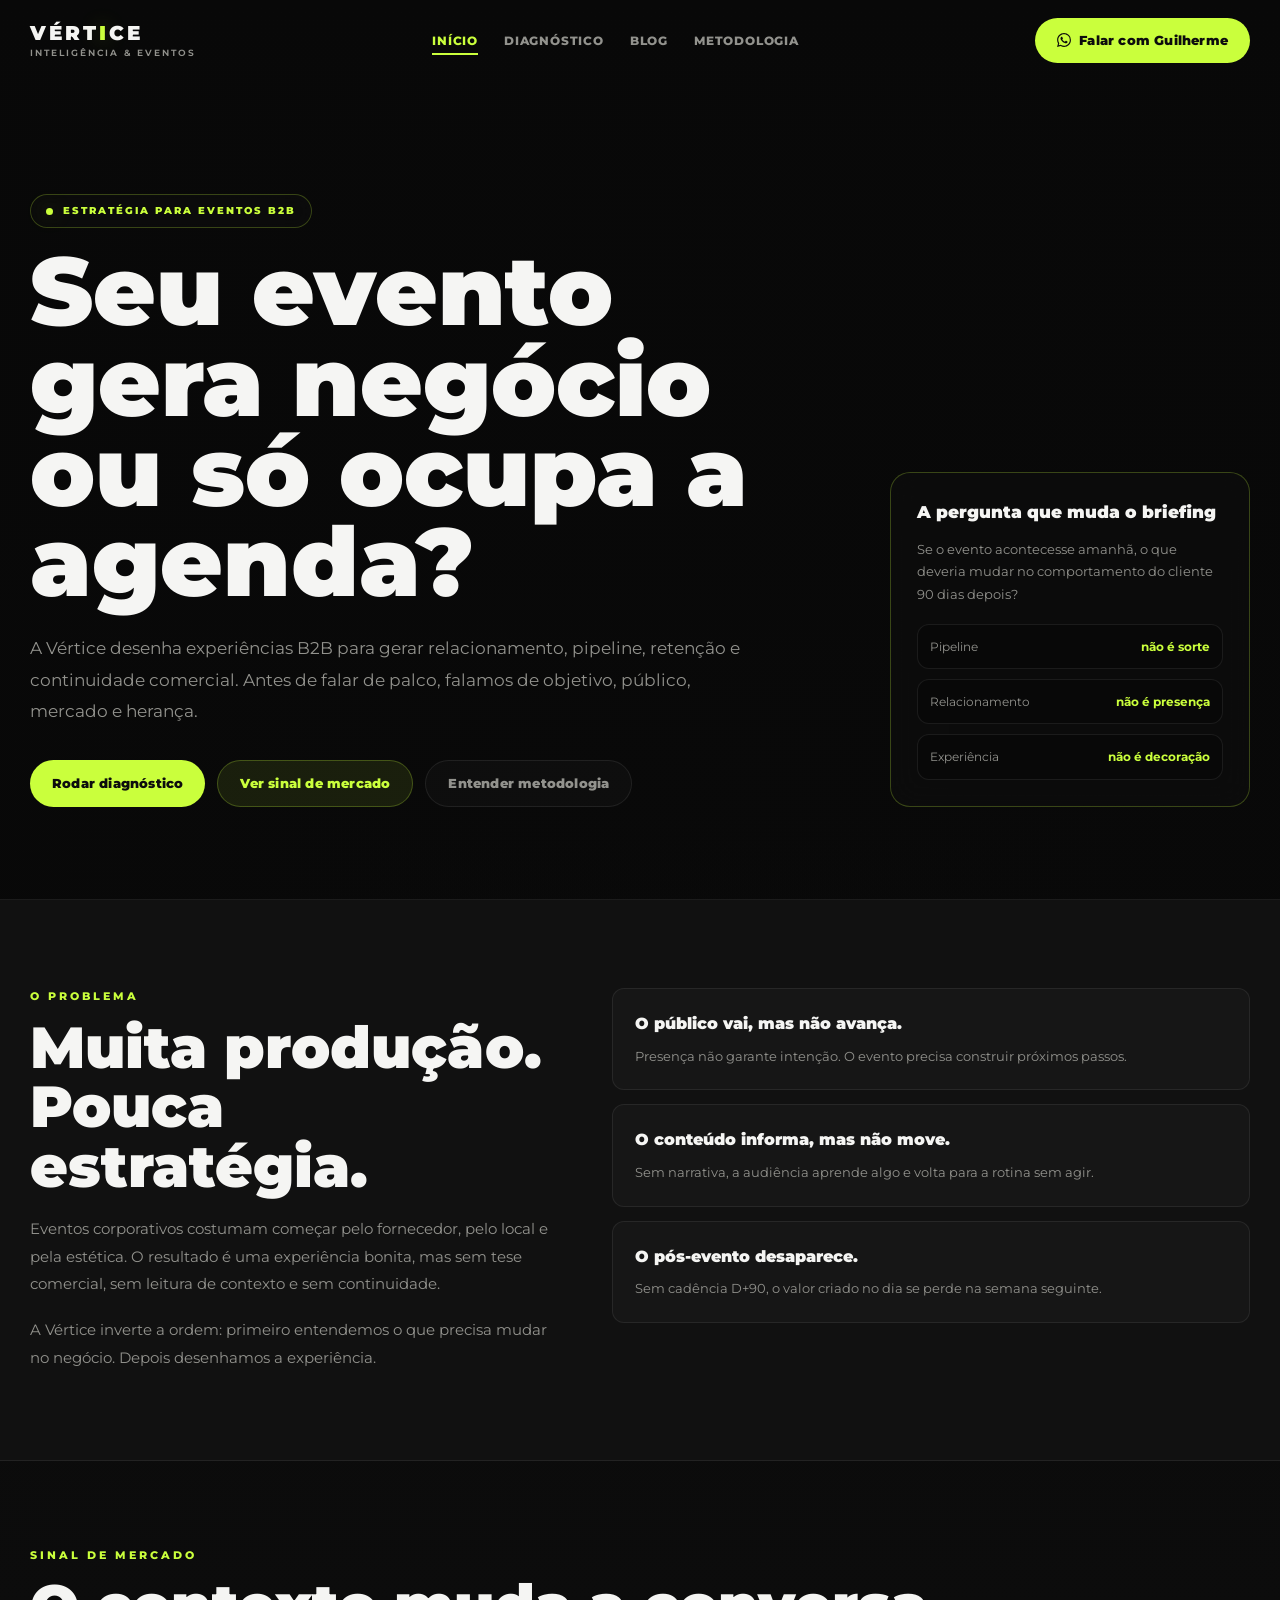
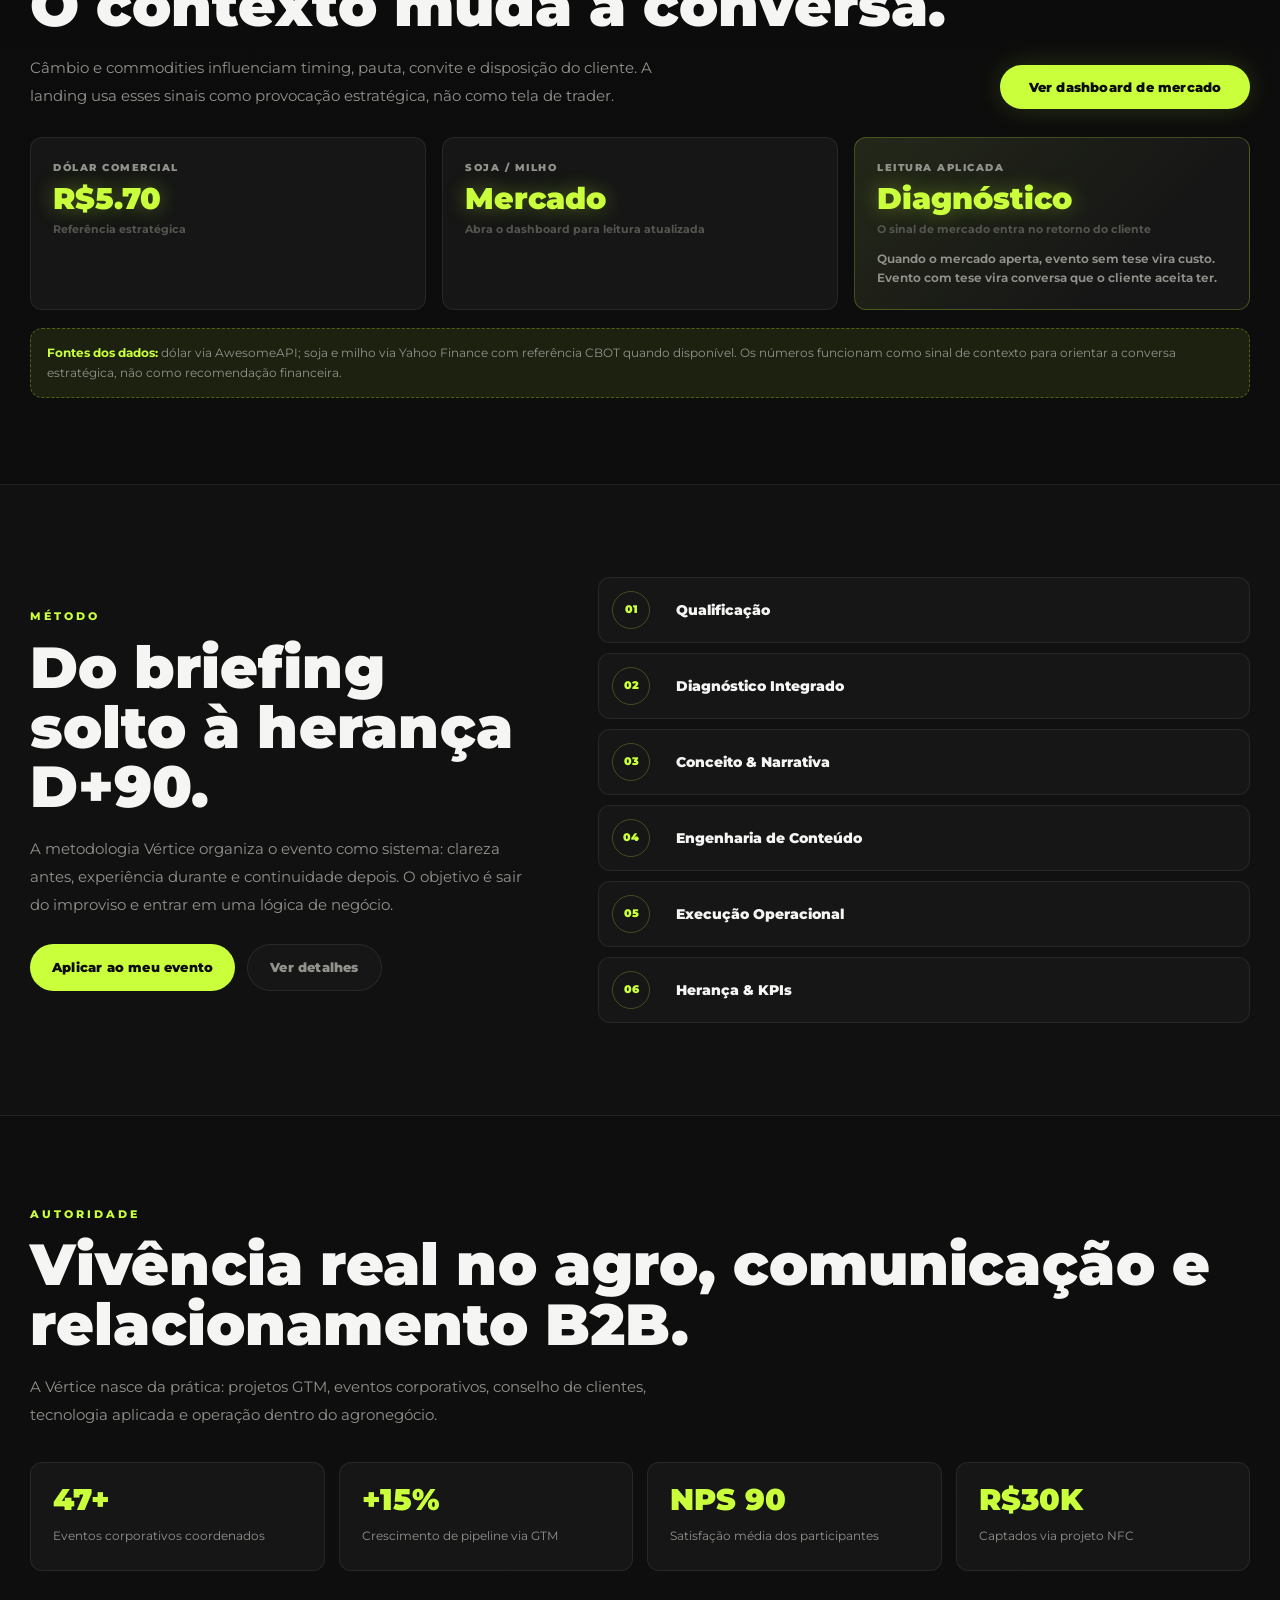
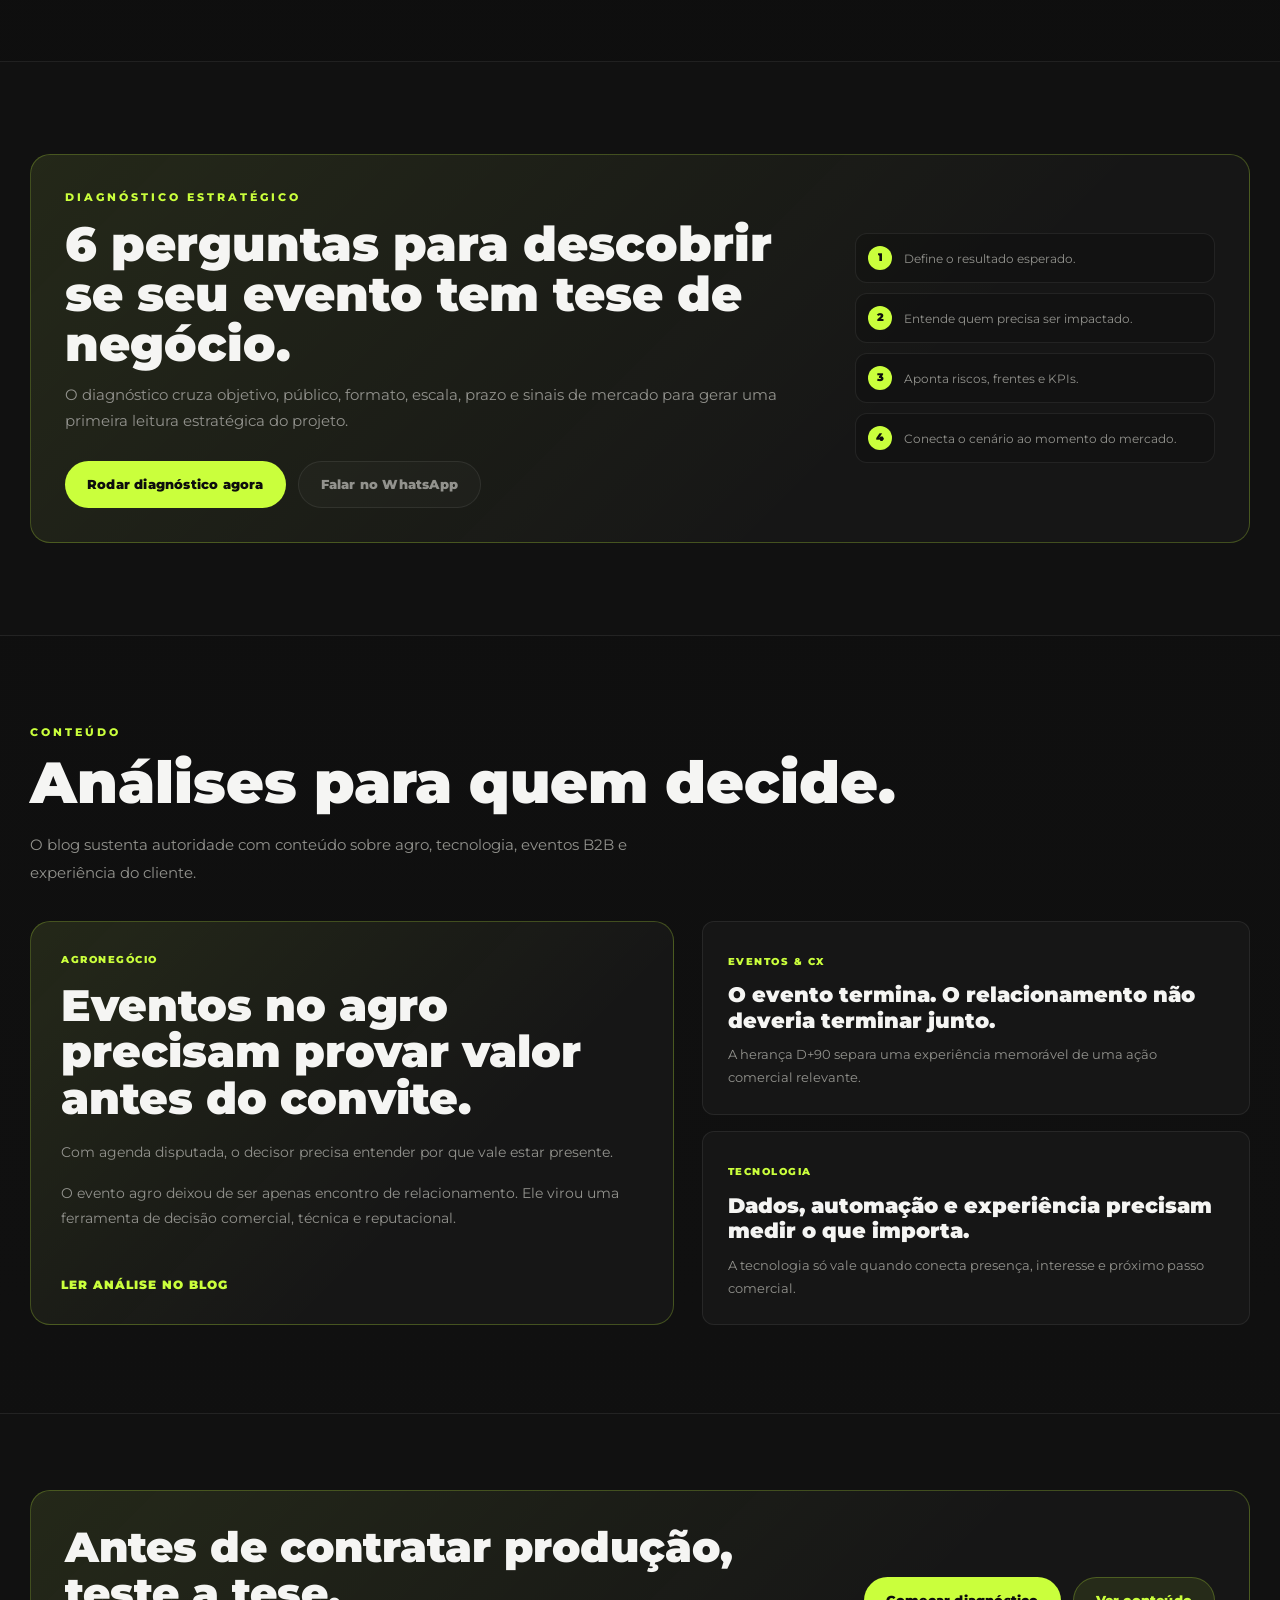
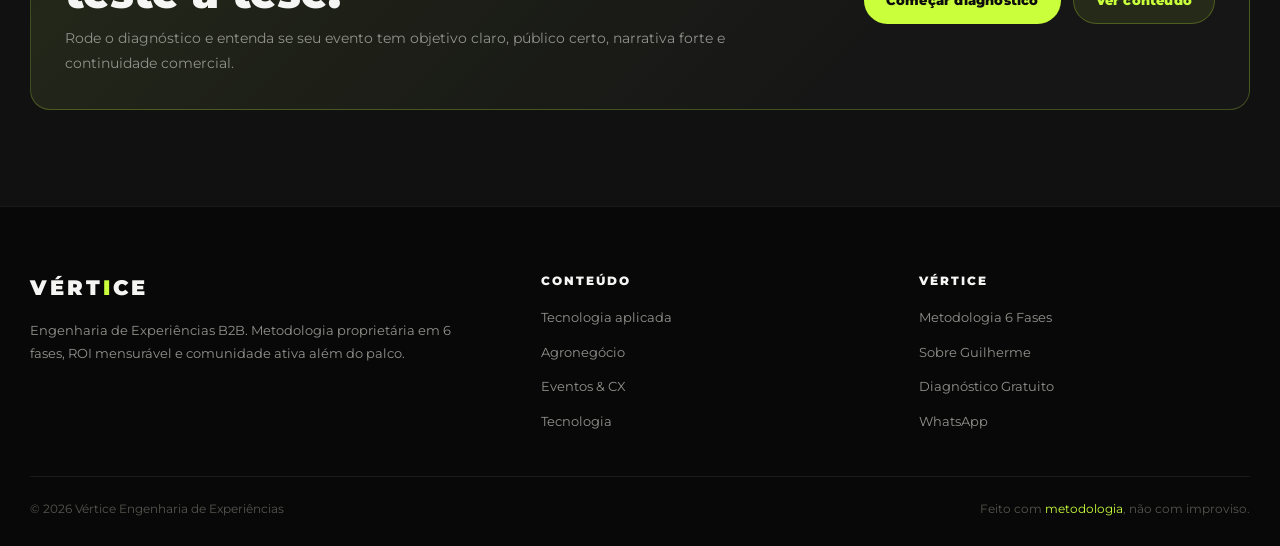
==== index.html @ 7d7d5aa5 "Add files via upload" ====
<!DOCTYPE html>
<html lang="pt-BR">
<head>
  <meta charset="UTF-8">
  <meta name="viewport" content="width=device-width, initial-scale=1.0">
  <meta name="description" content="Vértice Engenharia de Experiências: estratégia para eventos B2B que geram relacionamento, pipeline, retenção e herança comercial.">
  <title>Vértice — Eventos B2B com estratégia, mercado e método</title>
  <link rel="preconnect" href="https://fonts.googleapis.com">
  <link rel="preconnect" href="https://fonts.gstatic.com" crossorigin>
  <link href="https://fonts.googleapis.com/css2?family=Montserrat:wght@300;400;500;600;700;800;900&family=Playfair+Display:ital,wght@0,700;0,900;1,700&display=swap" rel="stylesheet">
  <link rel="stylesheet" href="styles.css">
  <style>
    .hero {
      min-height: calc(100vh - 78px);
      display: flex;
      align-items: center;
      padding: 92px 0 68px;
      position: relative;
      overflow: hidden;
      border-bottom: 1px solid var(--border);
    }

    .hero::before {
      content: "";
      position: absolute;
      inset: 0;
      background:
        linear-gradient(90deg, rgba(8, 8, 8, 0.96), rgba(8, 8, 8, 0.72), rgba(8, 8, 8, 0.9)),
        url("https://images.unsplash.com/photo-1556761175-b413da4baf72?auto=format&fit=crop&w=1800&q=80") center/cover;
      opacity: 0.78;
    }

    .hero .container {
      position: relative;
      z-index: 1;
    }

    .hero-grid {
      display: grid;
      grid-template-columns: minmax(0, 1fr) 360px;
      gap: 54px;
      align-items: end;
    }

    .kicker {
      display: inline-flex;
      align-items: center;
      gap: 10px;
      margin-bottom: 18px;
      padding: 8px 15px;
      border: 1px solid var(--border-neon);
      border-radius: 999px;
      background: rgba(13, 13, 13, 0.62);
      color: var(--neon);
      font-size: 10px;
      font-weight: 850;
      letter-spacing: 2px;
      text-transform: uppercase;
      backdrop-filter: blur(10px);
    }

    .hero-title {
      max-width: 990px;
      margin: 0;
      font-size: clamp(48px, 8vw, 96px);
      font-weight: 950;
      letter-spacing: 0;
      line-height: 0.94;
    }

    .hero-title span {
      color: var(--neon);
      font-family: var(--font-display);
      font-style: italic;
      text-shadow: var(--neon-glow);
    }

    .hero-copy {
      max-width: 740px;
      margin: 26px 0 0;
      color: var(--text-muted);
      font-size: 17px;
      line-height: 1.85;
    }

    .hero-actions {
      display: flex;
      flex-wrap: wrap;
      gap: 12px;
      margin-top: 32px;
    }

    .hero-panel {
      padding: 26px;
      border: 1px solid var(--border-neon);
      border-radius: var(--radius-lg);
      background: rgba(13, 13, 13, 0.78);
      backdrop-filter: blur(16px);
    }

    .hero-panel h2 {
      margin: 0 0 12px;
      font-size: 17px;
      font-weight: 900;
    }

    .hero-panel p {
      margin: 0 0 18px;
      color: var(--text-muted);
      font-size: 13px;
      line-height: 1.75;
    }

    .signal-list {
      display: grid;
      gap: 10px;
    }

    .signal-item {
      display: flex;
      justify-content: space-between;
      gap: 14px;
      padding: 12px;
      border: 1px solid var(--border);
      border-radius: var(--radius);
      background: rgba(0, 0, 0, 0.24);
      color: var(--text-muted);
      font-size: 12px;
    }

    .signal-item strong {
      color: var(--neon);
      white-space: nowrap;
    }

    .pain-section {
      padding: 88px 0;
      background: var(--bg-2);
      border-bottom: 1px solid var(--border);
    }

    .pain-grid {
      display: grid;
      grid-template-columns: minmax(0, 0.9fr) minmax(340px, 1.1fr);
      gap: 60px;
      align-items: start;
    }

    .pain-cards {
      display: grid;
      gap: 14px;
    }

    .pain-card {
      padding: 22px;
      border: 1px solid var(--border);
      border-radius: var(--radius);
      background: var(--bg-card);
    }

    .pain-card strong {
      display: block;
      margin-bottom: 8px;
      color: var(--text);
      font-size: 16px;
      font-weight: 900;
    }

    .pain-card p {
      margin: 0;
      color: var(--text-muted);
      font-size: 13px;
      line-height: 1.75;
    }

    .market-section {
      padding: 86px 0;
      border-bottom: 1px solid var(--border);
    }

    .market-head {
      display: flex;
      justify-content: space-between;
      align-items: end;
      gap: 24px;
      margin-bottom: 28px;
      flex-wrap: wrap;
    }

    .market-cta {
      min-width: 250px;
      justify-content: center;
      box-shadow: 0 0 28px rgba(202, 255, 60, 0.16);
    }

    .market-grid {
      display: grid;
      grid-template-columns: repeat(3, minmax(0, 1fr));
      gap: 16px;
    }

    .market-card {
      padding: 22px;
      border: 1px solid var(--border);
      border-radius: var(--radius);
      background: var(--bg-card);
    }

    .market-card small {
      display: block;
      margin-bottom: 8px;
      color: var(--text-muted);
      font-size: 10px;
      font-weight: 850;
      letter-spacing: 1.5px;
      text-transform: uppercase;
    }

    .market-card strong {
      display: block;
      color: var(--neon);
      font-size: 30px;
      font-weight: 950;
      line-height: 1;
      text-shadow: var(--neon-glow);
    }

    .market-card span {
      display: block;
      margin-top: 7px;
      color: var(--text-dim);
      font-size: 11px;
      font-weight: 700;
    }

    .market-card--provocation {
      border-color: var(--border-neon);
      background:
        linear-gradient(135deg, rgba(202, 255, 60, 0.08), transparent 70%),
        var(--bg-card);
    }

    .market-provocation {
      margin: 11px 0 0;
      color: var(--text-muted);
      font-size: 12px;
      font-weight: 650;
      line-height: 1.55;
    }

    .config-note {
      margin-top: 18px;
      padding: 14px 16px;
      border: 1px dashed rgba(202, 255, 60, 0.28);
      border-radius: var(--radius);
      background: var(--neon-dim);
      color: var(--text-muted);
      font-size: 12px;
      line-height: 1.65;
    }

    .config-note strong {
      color: var(--neon);
    }

    .method-section {
      padding: 92px 0;
      background: var(--bg-2);
      border-bottom: 1px solid var(--border);
    }

    .method-grid {
      display: grid;
      grid-template-columns: minmax(0, 0.88fr) minmax(360px, 1.12fr);
      gap: 56px;
      align-items: center;
    }

    .phase-list {
      display: grid;
      gap: 10px;
    }

    .phase-row {
      display: grid;
      grid-template-columns: 50px 1fr;
      gap: 14px;
      align-items: center;
      padding: 13px;
      border: 1px solid var(--border);
      border-radius: var(--radius);
      background: var(--bg-card);
    }

    .phase-row strong {
      display: grid;
      place-items: center;
      width: 38px;
      height: 38px;
      border: 1px solid var(--border-neon);
      border-radius: 50%;
      color: var(--neon);
      font-size: 11px;
      font-weight: 950;
    }

    .phase-row span {
      color: var(--text);
      font-size: 14px;
      font-weight: 850;
    }

    .proof-section {
      padding: 90px 0;
      border-bottom: 1px solid var(--border);
    }

    .proof-grid {
      display: grid;
      grid-template-columns: repeat(4, minmax(0, 1fr));
      gap: 14px;
      margin-top: 34px;
    }

    .proof-card {
      padding: 22px;
      border: 1px solid var(--border);
      border-radius: var(--radius);
      background: var(--bg-card);
    }

    .proof-card strong {
      display: block;
      margin-bottom: 7px;
      color: var(--neon);
      font-size: 30px;
      font-weight: 950;
      line-height: 1;
    }

    .proof-card span {
      color: var(--text-muted);
      font-size: 12px;
      line-height: 1.55;
    }

    .diagnostic-section {
      padding: 92px 0;
      background: var(--bg-2);
      border-bottom: 1px solid var(--border);
    }

    .diagnostic-panel {
      display: grid;
      grid-template-columns: minmax(0, 1fr) 360px;
      gap: 34px;
      align-items: center;
      padding: 34px;
      border: 1px solid var(--border-neon);
      border-radius: var(--radius-lg);
      background: linear-gradient(135deg, rgba(202, 255, 60, 0.08), transparent 70%), var(--bg-card);
    }

    .diagnostic-panel h2 {
      margin: 0 0 12px;
      font-size: clamp(28px, 4.5vw, 48px);
      font-weight: 950;
      line-height: 1.05;
      letter-spacing: 0;
    }

    .diagnostic-panel p {
      margin: 0;
      color: var(--text-muted);
      font-size: 15px;
      line-height: 1.78;
    }

    .diagnostic-steps {
      display: grid;
      gap: 10px;
      margin: 0;
      padding: 0;
      list-style: none;
    }

    .diagnostic-steps li {
      display: flex;
      gap: 12px;
      align-items: center;
      padding: 12px;
      border: 1px solid var(--border);
      border-radius: var(--radius);
      background: rgba(0, 0, 0, 0.18);
      color: var(--text-muted);
      font-size: 12px;
      line-height: 1.45;
    }

    .diagnostic-steps strong {
      display: grid;
      place-items: center;
      width: 24px;
      height: 24px;
      flex: 0 0 24px;
      border-radius: 50%;
      background: var(--neon);
      color: #0d0d0d;
      font-size: 11px;
      font-weight: 950;
    }

    .content-section {
      padding: 88px 0;
    }

    .content-feature {
      display: grid;
      grid-template-columns: minmax(0, 1.08fr) minmax(320px, 0.92fr);
      gap: 28px;
      align-items: stretch;
      margin-top: 34px;
    }

    .featured-article {
      display: flex;
      flex-direction: column;
      min-height: 100%;
      padding: 30px;
      border: 1px solid var(--border-neon);
      border-radius: var(--radius-lg);
      background:
        linear-gradient(135deg, rgba(202, 255, 60, 0.08), transparent 65%),
        var(--bg-card);
      text-decoration: none;
    }

    .featured-article small,
    .featured-article__meta {
      color: var(--neon);
      font-size: 10px;
      font-weight: 850;
      letter-spacing: 1.5px;
      text-transform: uppercase;
    }

    .featured-article h3 {
      margin: 14px 0 14px;
      color: var(--text);
      font-size: clamp(28px, 4vw, 44px);
      font-weight: 950;
      line-height: 1.06;
      letter-spacing: 0;
    }

    .featured-article p {
      margin: 0 0 16px;
      color: var(--text-muted);
      font-size: 14px;
      line-height: 1.8;
    }

    .featured-article__body {
      margin-top: 4px;
    }

    .featured-article__action {
      margin-top: auto;
      padding-top: 20px;
      color: var(--neon);
      font-size: 12px;
      font-weight: 900;
      text-transform: uppercase;
      letter-spacing: 1px;
    }

    .content-grid {
      display: grid;
      grid-template-columns: 1fr;
      gap: 16px;
    }

    .content-card {
      display: block;
      padding: 25px;
      border: 1px solid var(--border);
      border-radius: var(--radius);
      background: var(--bg-card);
      text-decoration: none;
      transition: transform var(--tr), border-color var(--tr);
    }

    .content-card:hover {
      border-color: var(--border-neon);
      transform: translateY(-3px);
    }

    .content-card small {
      color: var(--neon);
      font-size: 10px;
      font-weight: 850;
      letter-spacing: 1.5px;
      text-transform: uppercase;
    }

    .content-card h3 {
      margin: 10px 0;
      color: var(--text);
      font-size: 21px;
      font-weight: 900;
      line-height: 1.22;
    }

    .content-card p {
      margin: 0;
      color: var(--text-muted);
      font-size: 13px;
      line-height: 1.75;
    }

    .final-section {
      padding: 76px 0 96px;
      background: var(--bg-2);
      border-top: 1px solid var(--border);
    }

    .final-panel {
      display: grid;
      grid-template-columns: minmax(0, 1fr) auto;
      gap: 26px;
      align-items: center;
      padding: 34px;
      border: 1px solid var(--border-neon);
      border-radius: var(--radius-lg);
      background: linear-gradient(135deg, rgba(202, 255, 60, 0.08), transparent 70%), var(--bg-card);
    }

    .final-panel h2 {
      margin: 0 0 10px;
      font-size: clamp(26px, 4vw, 42px);
      font-weight: 950;
      line-height: 1.08;
      letter-spacing: 0;
    }

    .final-panel p {
      max-width: 720px;
      margin: 0;
      color: var(--text-muted);
      font-size: 14px;
      line-height: 1.75;
    }

    .final-actions {
      display: flex;
      gap: 12px;
      justify-content: flex-end;
      flex-wrap: wrap;
    }

    @media (max-width: 1040px) {
      .hero-grid,
      .pain-grid,
      .method-grid,
      .content-feature,
      .diagnostic-panel,
      .final-panel {
        grid-template-columns: 1fr;
      }

      .market-grid,
      .proof-grid {
        grid-template-columns: repeat(2, minmax(0, 1fr));
      }

      .final-actions {
        justify-content: flex-start;
      }
    }

    @media (max-width: 720px) {
      .hero {
        min-height: auto;
        padding-top: 84px;
      }

      .market-grid,
      .proof-grid,
      .content-grid {
        grid-template-columns: 1fr;
      }

      .hero-panel,
      .diagnostic-panel,
      .final-panel {
        padding: 24px;
      }
    }
  </style>
</head>
<body>
  <div data-component="header"></div>

  <main class="page-shell">
    <section class="hero">
      <div class="container hero-grid">
        <div>
          <div class="kicker reveal"><span class="pulse-dot"></span> Estratégia para eventos B2B</div>
          <h1 class="hero-title reveal d1">Seu evento gera negócio ou só ocupa a agenda?</h1>
          <p class="hero-copy reveal d2">
            A Vértice desenha experiências B2B para gerar relacionamento, pipeline, retenção e continuidade comercial. Antes de falar de palco, falamos de objetivo, público, mercado e herança.
          </p>
          <div class="hero-actions reveal d3">
            <a class="btn btn-primary" href="diagnostico.html">Rodar diagnóstico</a>
            <a class="btn btn-secondary" href="#mercado">Ver sinal de mercado</a>
            <a class="btn btn-ghost" href="#metodologia">Entender metodologia</a>
          </div>
        </div>

        <aside class="hero-panel reveal d3">
          <h2>A pergunta que muda o briefing</h2>
          <p>Se o evento acontecesse amanhã, o que deveria mudar no comportamento do cliente 90 dias depois?</p>
          <div class="signal-list">
            <div class="signal-item"><span>Pipeline</span><strong>não é sorte</strong></div>
            <div class="signal-item"><span>Relacionamento</span><strong>não é presença</strong></div>
            <div class="signal-item"><span>Experiência</span><strong>não é decoração</strong></div>
          </div>
        </aside>
      </div>
    </section>

    <section class="pain-section">
      <div class="container pain-grid">
        <div class="reveal">
          <div class="section-label">O problema</div>
          <h2 class="section-title">Muita produção. Pouca estratégia.</h2>
          <p class="section-copy">
            Eventos corporativos costumam começar pelo fornecedor, pelo local e pela estética. O resultado é uma experiência bonita, mas sem tese comercial, sem leitura de contexto e sem continuidade.
          </p>
          <p class="section-copy">
            A Vértice inverte a ordem: primeiro entendemos o que precisa mudar no negócio. Depois desenhamos a experiência.
          </p>
        </div>

        <div class="pain-cards">
          <article class="pain-card reveal d1"><strong>O público vai, mas não avança.</strong><p>Presença não garante intenção. O evento precisa construir próximos passos.</p></article>
          <article class="pain-card reveal d2"><strong>O conteúdo informa, mas não move.</strong><p>Sem narrativa, a audiência aprende algo e volta para a rotina sem agir.</p></article>
          <article class="pain-card reveal d3"><strong>O pós-evento desaparece.</strong><p>Sem cadência D+90, o valor criado no dia se perde na semana seguinte.</p></article>
        </div>
      </div>
    </section>

    <section class="market-section" id="mercado">
      <div class="container">
        <div class="market-head reveal">
          <div>
            <div class="section-label">Sinal de mercado</div>
            <h2 class="section-title">O contexto muda a conversa.</h2>
            <p class="section-copy">Câmbio e commodities influenciam timing, pauta, convite e disposição do cliente. A landing usa esses sinais como provocação estratégica, não como tela de trader.</p>
          </div>
          <a class="btn btn-primary market-cta" href="mercado.html">Ver dashboard de mercado</a>
        </div>

        <div class="market-grid">
          <div class="market-card reveal d1"><small>Dólar comercial</small><strong id="homeUsd">carregando</strong><span id="homeUsdSub">Fonte: AwesomeAPI</span></div>
          <div class="market-card reveal d2"><small>Soja / milho</small><strong id="homeCommodities">carregando</strong><span id="homeCommoditiesSub">Fonte: Yahoo Finance/CBOT</span></div>
          <div class="market-card market-card--provocation reveal d3">
            <small>Leitura aplicada</small>
            <strong>Diagnóstico</strong>
            <span>O sinal de mercado entra no retorno do cliente</span>
            <p class="market-provocation" id="homeMarketProvocation">Quando o mercado aperta, evento sem tese vira custo. Evento com tese vira conversa que o cliente aceita ter.</p>
          </div>
        </div>

        <div class="config-note reveal d4">
          <strong>Fontes dos dados:</strong> dólar via AwesomeAPI; soja e milho via Yahoo Finance com referência CBOT quando disponível. Os números funcionam como sinal de contexto para orientar a conversa estratégica, não como recomendação financeira.
        </div>
      </div>
    </section>

    <section class="method-section" id="metodologia">
      <div class="container method-grid">
        <div class="reveal">
          <div class="section-label">Método</div>
          <h2 class="section-title">Do briefing solto à herança D+90.</h2>
          <p class="section-copy">
            A metodologia Vértice organiza o evento como sistema: clareza antes, experiência durante e continuidade depois. O objetivo é sair do improviso e entrar em uma lógica de negócio.
          </p>
          <div style="display:flex;gap:12px;flex-wrap:wrap;margin-top:26px;">
            <a class="btn btn-primary" href="diagnostico.html">Aplicar ao meu evento</a>
            <a class="btn btn-ghost" href="vertice.html#metodologia">Ver detalhes</a>
          </div>
        </div>

        <div class="phase-list reveal d2">
          <div class="phase-row"><strong>01</strong><span>Qualificação</span></div>
          <div class="phase-row"><strong>02</strong><span>Diagnóstico Integrado</span></div>
          <div class="phase-row"><strong>03</strong><span>Conceito & Narrativa</span></div>
          <div class="phase-row"><strong>04</strong><span>Engenharia de Conteúdo</span></div>
          <div class="phase-row"><strong>05</strong><span>Execução Operacional</span></div>
          <div class="phase-row"><strong>06</strong><span>Herança & KPIs</span></div>
        </div>
      </div>
    </section>

    <section class="proof-section">
      <div class="container">
        <div class="reveal">
          <div class="section-label">Autoridade</div>
          <h2 class="section-title">Vivência real no agro, comunicação e relacionamento B2B.</h2>
          <p class="section-copy">A Vértice nasce da prática: projetos GTM, eventos corporativos, conselho de clientes, tecnologia aplicada e operação dentro do agronegócio.</p>
        </div>

        <div class="proof-grid">
          <div class="proof-card reveal d1"><strong>47+</strong><span>Eventos corporativos coordenados</span></div>
          <div class="proof-card reveal d2"><strong>+15%</strong><span>Crescimento de pipeline via GTM</span></div>
          <div class="proof-card reveal d3"><strong>NPS 90</strong><span>Satisfação média dos participantes</span></div>
          <div class="proof-card reveal d4"><strong>R$30K</strong><span>Captados via projeto NFC</span></div>
        </div>
      </div>
    </section>

    <section class="diagnostic-section">
      <div class="container">
        <div class="diagnostic-panel reveal">
          <div>
            <div class="section-label">Diagnóstico estratégico</div>
            <h2>6 perguntas para descobrir se seu evento tem tese de negócio.</h2>
            <p>O diagnóstico cruza objetivo, público, formato, escala, prazo e sinais de mercado para gerar uma primeira leitura estratégica do projeto.</p>
            <div style="display:flex;gap:12px;flex-wrap:wrap;margin-top:26px;">
              <a class="btn btn-primary" href="diagnostico.html">Rodar diagnóstico agora</a>
              <a class="btn btn-ghost" href="https://wa.me/5542998417890" target="_blank" rel="noopener">Falar no WhatsApp</a>
            </div>
          </div>
          <ul class="diagnostic-steps">
            <li><strong>1</strong><span>Define o resultado esperado.</span></li>
            <li><strong>2</strong><span>Entende quem precisa ser impactado.</span></li>
            <li><strong>3</strong><span>Aponta riscos, frentes e KPIs.</span></li>
            <li><strong>4</strong><span>Conecta o cenário ao momento do mercado.</span></li>
          </ul>
        </div>
      </div>
    </section>

    <section class="content-section">
      <div class="container">
        <div class="reveal">
          <div class="section-label">Conteúdo</div>
          <h2 class="section-title">Análises para quem decide.</h2>
          <p class="section-copy">O blog sustenta autoridade com conteúdo sobre agro, tecnologia, eventos B2B e experiência do cliente.</p>
        </div>

        <div class="content-feature" id="homeContentGrid">
          <a class="featured-article reveal d1" href="blog.html?cat=agro">
            <small>Agronegócio</small>
            <h3>Eventos no agro precisam provar valor antes do convite.</h3>
            <div class="featured-article__body">
              <p>Com agenda disputada, o decisor precisa entender por que vale estar presente.</p>
              <p>O evento agro deixou de ser apenas encontro de relacionamento. Ele virou uma ferramenta de decisão comercial, técnica e reputacional.</p>
            </div>
            <span class="featured-article__action">Ler análise no blog</span>
          </a>
          <div class="content-grid">
            <a class="content-card reveal d2" href="blog.html?cat=eventos"><small>Eventos & CX</small><h3>O evento termina. O relacionamento não deveria terminar junto.</h3><p>A herança D+90 separa uma experiência memorável de uma ação comercial relevante.</p></a>
            <a class="content-card reveal d3" href="blog.html?cat=tech"><small>Tecnologia</small><h3>Dados, automação e experiência precisam medir o que importa.</h3><p>A tecnologia só vale quando conecta presença, interesse e próximo passo comercial.</p></a>
          </div>
        </div>
      </div>
    </section>

    <section class="final-section">
      <div class="container">
        <div class="final-panel reveal">
          <div>
            <h2>Antes de contratar produção, teste a tese.</h2>
            <p>Rode o diagnóstico e entenda se seu evento tem objetivo claro, público certo, narrativa forte e continuidade comercial.</p>
          </div>
          <div class="final-actions">
            <a class="btn btn-primary" href="diagnostico.html">Começar diagnóstico</a>
            <a class="btn btn-secondary" href="blog.html">Ver conteúdo</a>
          </div>
        </div>
      </div>
    </section>
  </main>

  <div data-component="footer"></div>
  <script src="components.js"></script>
  <script>
    "use strict";

    const DEFAULT_SHEETS_URL = "https://docs.google.com/spreadsheets/d/e/2PACX-1vTzByVitKNqbJslkrwGp65DdPse0x3eyu-UZ1SgziMB0ioDem-7bfN8st2coGEAFd3o2TgSMh5Q0KPD/pub?output=csv";

    document.addEventListener("DOMContentLoaded", () => {
      loadHomeMarketSignal();
      loadHomeContent();
    });

    async function loadHomeMarketSignal() {
      const snapshot = await loadHomeMarketSnapshot();
      if (snapshot) {
        applyHomeMarketSnapshot(snapshot);
        return;
      }
      await Promise.allSettled([loadHomeCurrency(), loadHomeCommodities()]);
    }

    async function loadHomeMarketSnapshot() {
      try {
        const response = await fetch("/.netlify/functions/market", { signal: AbortSignal.timeout(9000) });
        if (!response.ok) throw new Error("snapshot indisponível");
        return await response.json();
      } catch {
        return null;
      }
    }

    function applyHomeMarketSnapshot(snapshot) {
      const usdEl = document.getElementById("homeUsd");
      const usdSubEl = document.getElementById("homeUsdSub");
      const commoditiesEl = document.getElementById("homeCommodities");
      const commoditiesSubEl = document.getElementById("homeCommoditiesSub");
      const usd = snapshot.currencies?.usd;
      const soja = snapshot.commodities?.soja;
      const milho = snapshot.commodities?.milho;

      if (usd?.brl) {
        usdEl.textContent = `R$${usd.brl.toFixed(2)}`;
        usdSubEl.textContent = usd.reference
          ? "Referência estratégica"
          : `${usd.pct > 0 ? "+" : ""}${(usd.pct || 0).toFixed(2)}% hoje`;
        usdSubEl.style.color = usd.pct > 0 ? "var(--success)" : usd.pct < 0 ? "var(--danger)" : "var(--text-dim)";
      } else {
        usdEl.textContent = "R$5.70";
        usdSubEl.textContent = "Referência estratégica";
      }

      if (soja?.raw || milho?.raw) {
        commoditiesEl.textContent = "CBOT";
        commoditiesSubEl.textContent = [
          soja?.raw ? `Soja US¢ ${soja.raw.toFixed(1)}/bu` : "",
          milho?.raw ? `Milho US¢ ${milho.raw.toFixed(1)}/bu` : ""
        ].filter(Boolean).join(" · ");
      } else {
        commoditiesEl.textContent = "Mercado";
        commoditiesSubEl.textContent = "Abra o dashboard para leitura atualizada";
      }

      updateHomeProvocation(snapshot);
    }

    function updateHomeProvocation(snapshot) {
      const el = document.getElementById("homeMarketProvocation");
      if (!el) return;

      const usd = snapshot?.currencies?.usd?.brl;
      const soja = snapshot?.commodities?.soja?.brlPerBag;
      const milho = snapshot?.commodities?.milho?.brlPerBag;

      if (usd && (soja || milho)) {
        const label = snapshot?.currencies?.usd?.reference ? "referência de dólar" : "dólar";
        el.textContent = `Com ${label} em R$${usd.toFixed(2)} e commodities mexendo a margem, o decisor não quer mais convite bonito. Ele quer uma razão clara para parar a agenda e ouvir.`;
      } else if (usd) {
        const label = snapshot?.currencies?.usd?.reference ? "referência de dólar" : "dólar";
        el.textContent = `Com ${label} em R$${usd.toFixed(2)}, qualquer encontro B2B precisa provar utilidade antes do palco. Sem tese, vira custo. Com tese, vira prioridade.`;
      } else {
        el.textContent = "Quando o mercado aperta, evento sem tese vira custo. Evento com tese vira conversa que o cliente aceita ter.";
      }
    }

    async function loadHomeCurrency() {
      const usdEl = document.getElementById("homeUsd");
      const subEl = document.getElementById("homeUsdSub");
      try {
        const response = await fetch("https://economia.awesomeapi.com.br/json/last/USD-BRL", { signal: AbortSignal.timeout(5000) });
        if (!response.ok) throw new Error("offline");
        const data = await response.json();
        const usd = Number.parseFloat(data.USDBRL.bid);
        const pct = Number.parseFloat(data.USDBRL.pctChange);
        usdEl.textContent = `R$${usd.toFixed(2)}`;
        subEl.textContent = `${pct > 0 ? "+" : ""}${pct.toFixed(2)}% hoje`;
        subEl.style.color = pct > 0 ? "var(--success)" : pct < 0 ? "var(--danger)" : "var(--text-dim)";
      } catch {
        usdEl.textContent = "R$5.70";
        subEl.textContent = "Referência estratégica";
      }
    }

    async function loadHomeCommodities() {
      const valueEl = document.getElementById("homeCommodities");
      const subEl = document.getElementById("homeCommoditiesSub");
      try {
        const [soy, corn] = await Promise.all([
          fetchYahooChart("ZS=F"),
          fetchYahooChart("ZC=F")
        ]);
        const soyPrice = soy?.chart?.result?.[0]?.meta?.regularMarketPrice;
        const cornPrice = corn?.chart?.result?.[0]?.meta?.regularMarketPrice;
        if (!soyPrice && !cornPrice) throw new Error("commodities indisponíveis");

        valueEl.textContent = "CBOT";
        subEl.textContent = [
          soyPrice ? `Soja US¢ ${Number(soyPrice).toFixed(1)}/bu` : "",
          cornPrice ? `Milho US¢ ${Number(cornPrice).toFixed(1)}/bu` : ""
        ].filter(Boolean).join(" · ");
      } catch {
        valueEl.textContent = "Mercado";
        subEl.textContent = "Abra o dashboard para leitura atualizada";
      }
    }

    async function fetchYahooChart(symbol) {
      const yahooUrl = `https://query1.finance.yahoo.com/v8/finance/chart/${encodeURIComponent(symbol)}?interval=1d&range=2d`;
      const proxyUrl = `https://api.allorigins.win/get?url=${encodeURIComponent(yahooUrl)}`;
      const response = await fetch(proxyUrl, { signal: AbortSignal.timeout(8000) });
      if (!response.ok) throw new Error("fonte indisponível");
      const wrapper = await response.json();
      return JSON.parse(wrapper.contents);
    }

    async function loadHomeContent() {
      const grid = document.getElementById("homeContentGrid");
      if (!grid) return;

      try {
        const source = "/.netlify/functions/blog";
        const response = await fetch(source, { signal: AbortSignal.timeout(8000) });
        if (!response.ok) throw new Error("planilha indisponível");
        const csv = await response.text();
        const posts = parseCsv(csv)
          .map(normalizePost)
          .filter((post) => post.title && post.category)
          .slice(0, 3);

        if (posts.length < 1) return;

        const [featured, ...secondary] = posts;
        grid.innerHTML = `
          <a class="featured-article reveal d1" href="${blogHref(featured)}">
            <small>${escapeHtml(featured.category)}</small>
            <h3>${escapeHtml(featured.title)}</h3>
            <div class="featured-article__body">
              <p>${escapeHtml(featured.excerpt || "Leia a análise completa no hub de conteúdo da Vértice.")}</p>
              ${featured.contentPreview ? `<p>${escapeHtml(featured.contentPreview)}</p>` : ""}
            </div>
            <span class="featured-article__action">Ler análise no blog</span>
          </a>
          <div class="content-grid">
            ${secondary.map((post, index) => `
              <a class="content-card reveal d${index + 2}" href="${blogHref(post)}">
                <small>${escapeHtml(post.category)}</small>
                <h3>${escapeHtml(post.title)}</h3>
                <p>${escapeHtml(post.excerpt || "Leia a análise completa no hub de conteúdo da Vértice.")}</p>
              </a>
            `).join("")}
            <a class="content-card reveal d4" href="blog.html">
              <small>Hub Vértice</small>
              <h3>Ver todas as análises publicadas.</h3>
              <p>Explore o conteúdo completo sobre agro, eventos B2B, tecnologia e experiência do cliente.</p>
            </a>
          </div>
        `;
      } catch {
        // Mantem os cards editoriais fixos quando a planilha publica estiver temporariamente indisponivel.
      }
    }

    function parseCsv(text) {
      const rows = [];
      let row = [];
      let cell = "";
      let quoted = false;

      for (let i = 0; i < text.length; i += 1) {
        const char = text[i];
        const next = text[i + 1];

        if (char === "\"" && quoted && next === "\"") {
          cell += "\"";
          i += 1;
        } else if (char === "\"") {
          quoted = !quoted;
        } else if (char === "," && !quoted) {
          row.push(cell);
          cell = "";
        } else if ((char === "\n" || char === "\r") && !quoted) {
          if (char === "\r" && next === "\n") i += 1;
          row.push(cell);
          if (row.some((value) => value.trim())) rows.push(row);
          row = [];
          cell = "";
        } else {
          cell += char;
        }
      }

      row.push(cell);
      if (row.some((value) => value.trim())) rows.push(row);
      return rows;
    }

    function normalizePost(row, index, rows) {
      const headers = rows[0].map((header) => slugify(header));
      if (index === 0) return {};
      const get = (...names) => {
        const wanted = names.map(slugify);
        const idx = headers.findIndex((header) => wanted.includes(header));
        return idx >= 0 ? String(row[idx] || "").trim() : "";
      };

      const category = get("categoria", "category") || "Conteúdo";
      return {
        title: get("titulo", "title"),
        category,
        categorySlug: slugify(category),
        excerpt: get("resumo", "excerpt", "descrição", "descricao"),
        contentPreview: firstParagraph(get("conteudo", "content", "texto", "body"))
      };
    }

    function firstParagraph(value) {
      return String(value || "")
        .split(/\n+/)
        .map((item) => item.trim())
        .find((item) => item.length > 24) || "";
    }

    function blogHref(post) {
      return `blog.html${post.categorySlug ? `?cat=${encodeURIComponent(post.categorySlug)}` : ""}`;
    }

    function slugify(value) {
      return String(value || "")
        .normalize("NFD")
        .replace(/[\u0300-\u036f]/g, "")
        .toLowerCase()
        .replace(/[^a-z0-9]+/g, "-")
        .replace(/^-+|-+$/g, "");
    }

    function escapeHtml(value) {
      return String(value || "").replace(/[&<>"']/g, (char) => ({
        "&": "&amp;",
        "<": "&lt;",
        ">": "&gt;",
        "\"": "&quot;",
        "'": "&#039;"
      }[char]));
    }
  </script>
</body>
</html>
---- styles.css ----
/* Vertice shared design system */
:root {
  --bg: #0d0d0d;
  --bg-2: #111;
  --bg-3: #080808;
  --bg-card: #161616;
  --text: #f5f5f3;
  --text-muted: #92928d;
  --text-dim: #55554f;
  --neon: #caff3c;
  --neon-dim: rgba(202, 255, 60, 0.09);
  --neon-soft: rgba(202, 255, 60, 0.18);
  --neon-glow: 0 0 20px rgba(202, 255, 60, 0.34), 0 0 60px rgba(202, 255, 60, 0.1);
  --border: rgba(255, 255, 255, 0.075);
  --border-strong: rgba(255, 255, 255, 0.14);
  --border-neon: rgba(202, 255, 60, 0.24);
  --danger: #ff7070;
  --success: #52d68a;
  --info: #7b9fff;
  --warning: #ffb454;
  --radius: 12px;
  --radius-lg: 20px;
  --font: "Montserrat", Arial, sans-serif;
  --font-display: "Playfair Display", Georgia, serif;
  --tr: 220ms ease;
}

*,
*::before,
*::after {
  box-sizing: border-box;
}

html {
  scroll-behavior: smooth;
  background: var(--bg);
}

body {
  margin: 0;
  min-height: 100vh;
  font-family: var(--font);
  color: var(--text);
  background:
    radial-gradient(circle at 18% -8%, rgba(202, 255, 60, 0.08), transparent 26rem),
    linear-gradient(180deg, var(--bg-3) 0%, var(--bg) 38%, var(--bg-2) 100%);
  line-height: 1.6;
  overflow-x: hidden;
}

body.no-scroll {
  overflow: hidden;
}

img,
svg,
video {
  max-width: 100%;
  display: block;
}

a {
  color: inherit;
}

button,
input,
textarea,
select {
  font: inherit;
}

button {
  border: 0;
}

::selection {
  background: var(--neon);
  color: #0d0d0d;
}

::-webkit-scrollbar {
  width: 6px;
}

::-webkit-scrollbar-track {
  background: var(--bg-3);
}

::-webkit-scrollbar-thumb {
  background: var(--neon);
  border-radius: 999px;
}

.scroll-progress {
  position: fixed;
  top: 0;
  left: 0;
  width: 100%;
  height: 3px;
  z-index: 1200;
  pointer-events: none;
}

.scroll-progress__bar {
  width: 0;
  height: 100%;
  background: linear-gradient(90deg, var(--neon), #fff);
  box-shadow: var(--neon-glow);
}

.container {
  width: min(1220px, calc(100% - 56px));
  margin-inline: auto;
}

.section {
  padding: 96px 0;
}

.section--tight {
  padding: 70px 0;
}

.section--band {
  background: var(--bg-2);
  border-block: 1px solid var(--border);
}

.section-label {
  margin-bottom: 12px;
  color: var(--neon);
  font-size: 11px;
  font-weight: 800;
  letter-spacing: 3px;
  text-transform: uppercase;
}

.section-title {
  margin: 0;
  font-size: clamp(30px, 5vw, 58px);
  font-weight: 900;
  letter-spacing: 0;
  line-height: 1.03;
}

.section-copy {
  max-width: 680px;
  margin: 18px 0 0;
  color: var(--text-muted);
  font-size: 15px;
  line-height: 1.85;
}

.neon {
  color: var(--neon);
}

.muted {
  color: var(--text-muted);
}

.display-serif {
  font-family: var(--font-display);
}

.pulse-dot {
  width: 7px;
  height: 7px;
  display: inline-block;
  border-radius: 50%;
  background: var(--neon);
  box-shadow: var(--neon-glow);
  animation: vtPulse 1.6s ease-in-out infinite;
}

@keyframes vtPulse {
  0%,
  100% {
    opacity: 1;
    transform: scale(1);
  }
  50% {
    opacity: 0.42;
    transform: scale(1.75);
  }
}

.reveal {
  opacity: 0;
  transform: translateY(28px);
  transition: opacity 560ms ease, transform 560ms ease;
}

.reveal.visible {
  opacity: 1;
  transform: none;
}

.d1 {
  transition-delay: 80ms;
}

.d2 {
  transition-delay: 160ms;
}

.d3 {
  transition-delay: 240ms;
}

.d4 {
  transition-delay: 320ms;
}

.btn {
  display: inline-flex;
  align-items: center;
  justify-content: center;
  gap: 8px;
  min-height: 44px;
  padding: 12px 22px;
  border-radius: 999px;
  text-decoration: none;
  font-size: 13px;
  font-weight: 850;
  letter-spacing: 0.2px;
  transition: background var(--tr), border-color var(--tr), color var(--tr), transform var(--tr), box-shadow var(--tr);
  cursor: pointer;
}

.btn:hover {
  transform: translateY(-2px);
}

.btn-primary {
  background: var(--neon);
  color: #0d0d0d;
}

.btn-primary:hover {
  background: #fff;
  box-shadow: var(--neon-glow);
}

.btn-secondary {
  border: 1px solid var(--border-neon);
  background: var(--neon-dim);
  color: var(--neon);
}

.btn-secondary:hover {
  border-color: var(--neon);
  background: rgba(202, 255, 60, 0.14);
}

.btn-ghost {
  border: 1px solid var(--border);
  background: rgba(255, 255, 255, 0.025);
  color: var(--text-muted);
}

.btn-ghost:hover {
  border-color: var(--border-strong);
  color: var(--text);
}

.card {
  background: var(--bg-card);
  border: 1px solid var(--border);
  border-radius: var(--radius);
  transition: transform var(--tr), border-color var(--tr), background var(--tr);
}

.card:hover {
  border-color: var(--border-neon);
  transform: translateY(-3px);
}

.vt-header {
  position: fixed;
  top: 0;
  left: 0;
  right: 0;
  z-index: 1000;
  padding: 18px 0;
  transition: padding var(--tr), background var(--tr), border-color var(--tr), backdrop-filter var(--tr);
}

.vt-header.is-scrolled {
  padding: 12px 0;
  background: rgba(13, 13, 13, 0.94);
  border-bottom: 1px solid var(--border);
  backdrop-filter: blur(18px);
  -webkit-backdrop-filter: blur(18px);
}

.vt-header__inner {
  display: flex;
  align-items: center;
  justify-content: space-between;
  gap: 20px;
}

.vt-logo {
  color: var(--text);
  text-decoration: none;
  font-size: 20px;
  font-weight: 950;
  letter-spacing: 3px;
  line-height: 1;
  text-transform: uppercase;
}

.vt-logo em {
  color: var(--neon);
  font-style: normal;
  text-shadow: var(--neon-glow);
}

.vt-logo__tag {
  display: block;
  margin-top: 5px;
  color: var(--text-muted);
  font-size: 9px;
  font-weight: 650;
  letter-spacing: 2px;
}

.vt-nav {
  display: flex;
  align-items: center;
  gap: 26px;
}

.vt-nav a {
  position: relative;
  color: var(--text-muted);
  text-decoration: none;
  font-size: 12px;
  font-weight: 800;
  letter-spacing: 0.8px;
  text-transform: uppercase;
  transition: color var(--tr);
}

.vt-nav a::after {
  content: "";
  position: absolute;
  left: 0;
  bottom: -5px;
  width: 0;
  height: 2px;
  background: var(--neon);
  transition: width var(--tr);
}

.vt-nav a:hover,
.vt-nav a.active {
  color: var(--text);
}

.vt-nav a.active {
  color: var(--neon);
}

.vt-nav a:hover::after,
.vt-nav a.active::after {
  width: 100%;
}

.vt-header__actions {
  display: flex;
  align-items: center;
  gap: 14px;
}

.vt-menu-btn {
  width: 42px;
  height: 42px;
  display: none;
  place-items: center;
  border: 1px solid var(--border);
  border-radius: 50%;
  background: rgba(255, 255, 255, 0.03);
  color: var(--text);
  cursor: pointer;
}

.vt-menu-btn span,
.vt-menu-btn::before,
.vt-menu-btn::after {
  content: "";
  width: 18px;
  height: 2px;
  display: block;
  border-radius: 2px;
  background: currentColor;
}

.vt-menu-btn span {
  margin: 5px 0;
}

.vt-mobile-nav {
  position: fixed;
  inset: 0;
  z-index: 1100;
  display: grid;
  place-items: center;
  padding: 32px;
  background: rgba(8, 8, 8, 0.98);
  opacity: 0;
  visibility: hidden;
  transform: translateY(-12px);
  transition: opacity var(--tr), visibility var(--tr), transform var(--tr);
}

.vt-mobile-nav.open {
  opacity: 1;
  visibility: visible;
  transform: none;
}

.vt-mobile-nav__close {
  position: absolute;
  top: 22px;
  right: 24px;
  width: 44px;
  height: 44px;
  border: 1px solid var(--border);
  border-radius: 50%;
  background: rgba(255, 255, 255, 0.03);
  color: var(--text-muted);
  font-size: 28px;
  cursor: pointer;
}

.vt-mobile-nav__links {
  display: flex;
  flex-direction: column;
  align-items: center;
  gap: 24px;
}

.vt-mobile-nav a {
  color: var(--text);
  text-decoration: none;
  font-size: clamp(22px, 8vw, 42px);
  font-weight: 900;
  letter-spacing: 1px;
  line-height: 1;
  text-transform: uppercase;
}

.vt-mobile-nav a.active,
.vt-mobile-nav a:hover {
  color: var(--neon);
}

.vt-footer {
  background: var(--bg-3);
  border-top: 1px solid var(--border);
  padding: 64px 0 28px;
}

.vt-footer__grid {
  display: grid;
  grid-template-columns: minmax(260px, 1.4fr) 1fr 1fr;
  gap: 48px;
  margin-bottom: 42px;
}

.vt-footer__logo {
  margin-bottom: 14px;
  font-size: 21px;
  font-weight: 950;
  letter-spacing: 3px;
  text-transform: uppercase;
}

.vt-footer__logo em {
  color: var(--neon);
  font-style: normal;
}

.vt-footer__desc {
  max-width: 430px;
  margin: 0;
  color: var(--text-muted);
  font-size: 13px;
  line-height: 1.8;
}

.vt-footer__col h4 {
  margin: 0 0 14px;
  color: var(--text);
  font-size: 12px;
  font-weight: 850;
  letter-spacing: 2px;
  text-transform: uppercase;
}

.vt-footer__col ul {
  display: grid;
  gap: 9px;
  margin: 0;
  padding: 0;
  list-style: none;
}

.vt-footer__col a {
  color: var(--text-muted);
  text-decoration: none;
  font-size: 13px;
  transition: color var(--tr);
}

.vt-footer__col a:hover {
  color: var(--neon);
}

.vt-footer__bottom {
  display: flex;
  align-items: center;
  justify-content: space-between;
  gap: 20px;
  padding-top: 22px;
  border-top: 1px solid var(--border);
  color: var(--text-dim);
  font-size: 12px;
}

.vt-footer__bottom p {
  margin: 0;
}

.page-shell {
  min-height: 100vh;
  padding-top: 78px;
}

@media (prefers-reduced-motion: reduce) {
  *,
  *::before,
  *::after {
    scroll-behavior: auto !important;
    animation-duration: 1ms !important;
    transition-duration: 1ms !important;
  }

  .reveal {
    opacity: 1;
    transform: none;
  }
}

@media (max-width: 1024px) {
  .vt-nav,
  .vt-header .btn-primary {
    display: none;
  }

  .vt-menu-btn {
    display: grid;
  }

  .vt-footer__grid {
    grid-template-columns: 1fr 1fr;
  }
}

@media (max-width: 720px) {
  .container {
    width: min(100% - 36px, 1220px);
  }

  .section {
    padding: 74px 0;
  }

  .section-title {
    font-size: clamp(30px, 11vw, 44px);
  }

  .vt-logo {
    font-size: 18px;
    letter-spacing: 2px;
  }

  .vt-logo__tag {
    font-size: 8px;
  }

  .vt-footer__grid,
  .vt-footer__bottom {
    grid-template-columns: 1fr;
  }

  .vt-footer__grid {
    display: grid;
    gap: 34px;
  }

  .vt-footer__bottom {
    display: grid;
    justify-items: start;
  }
}
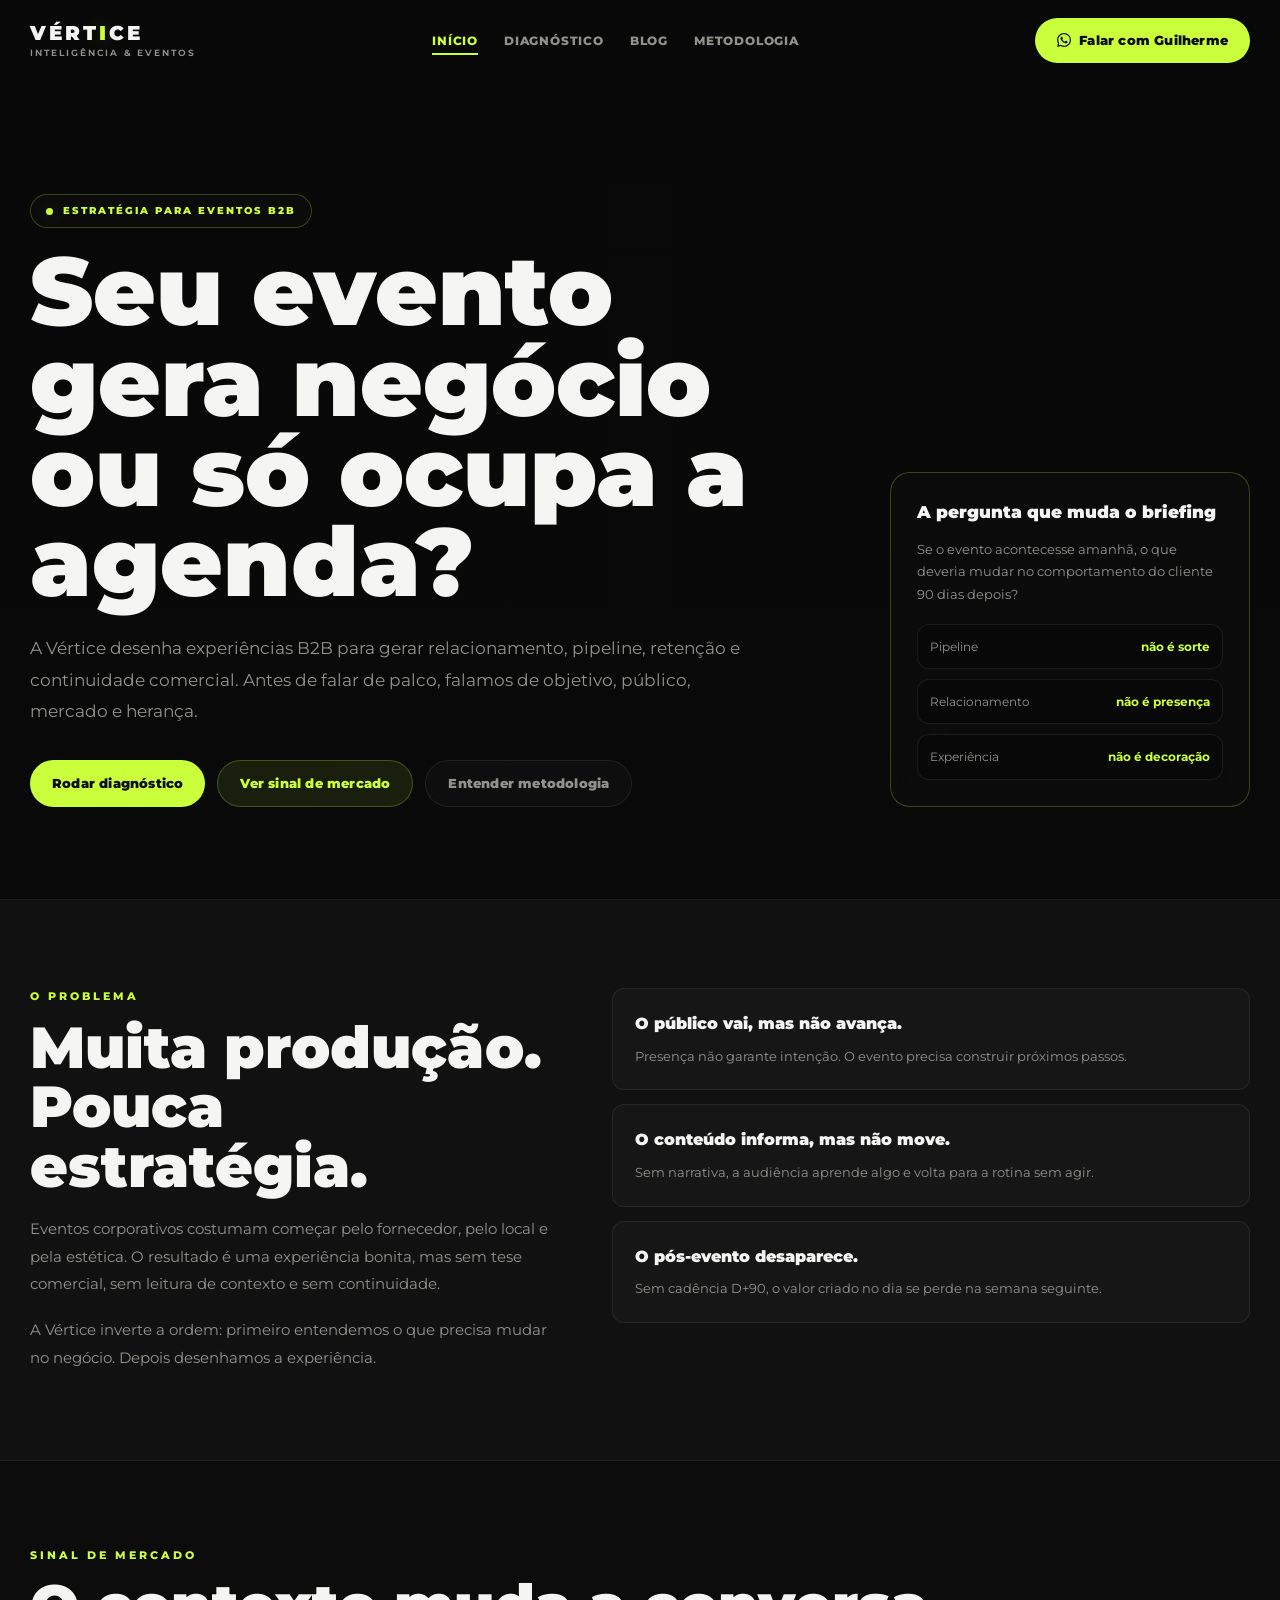
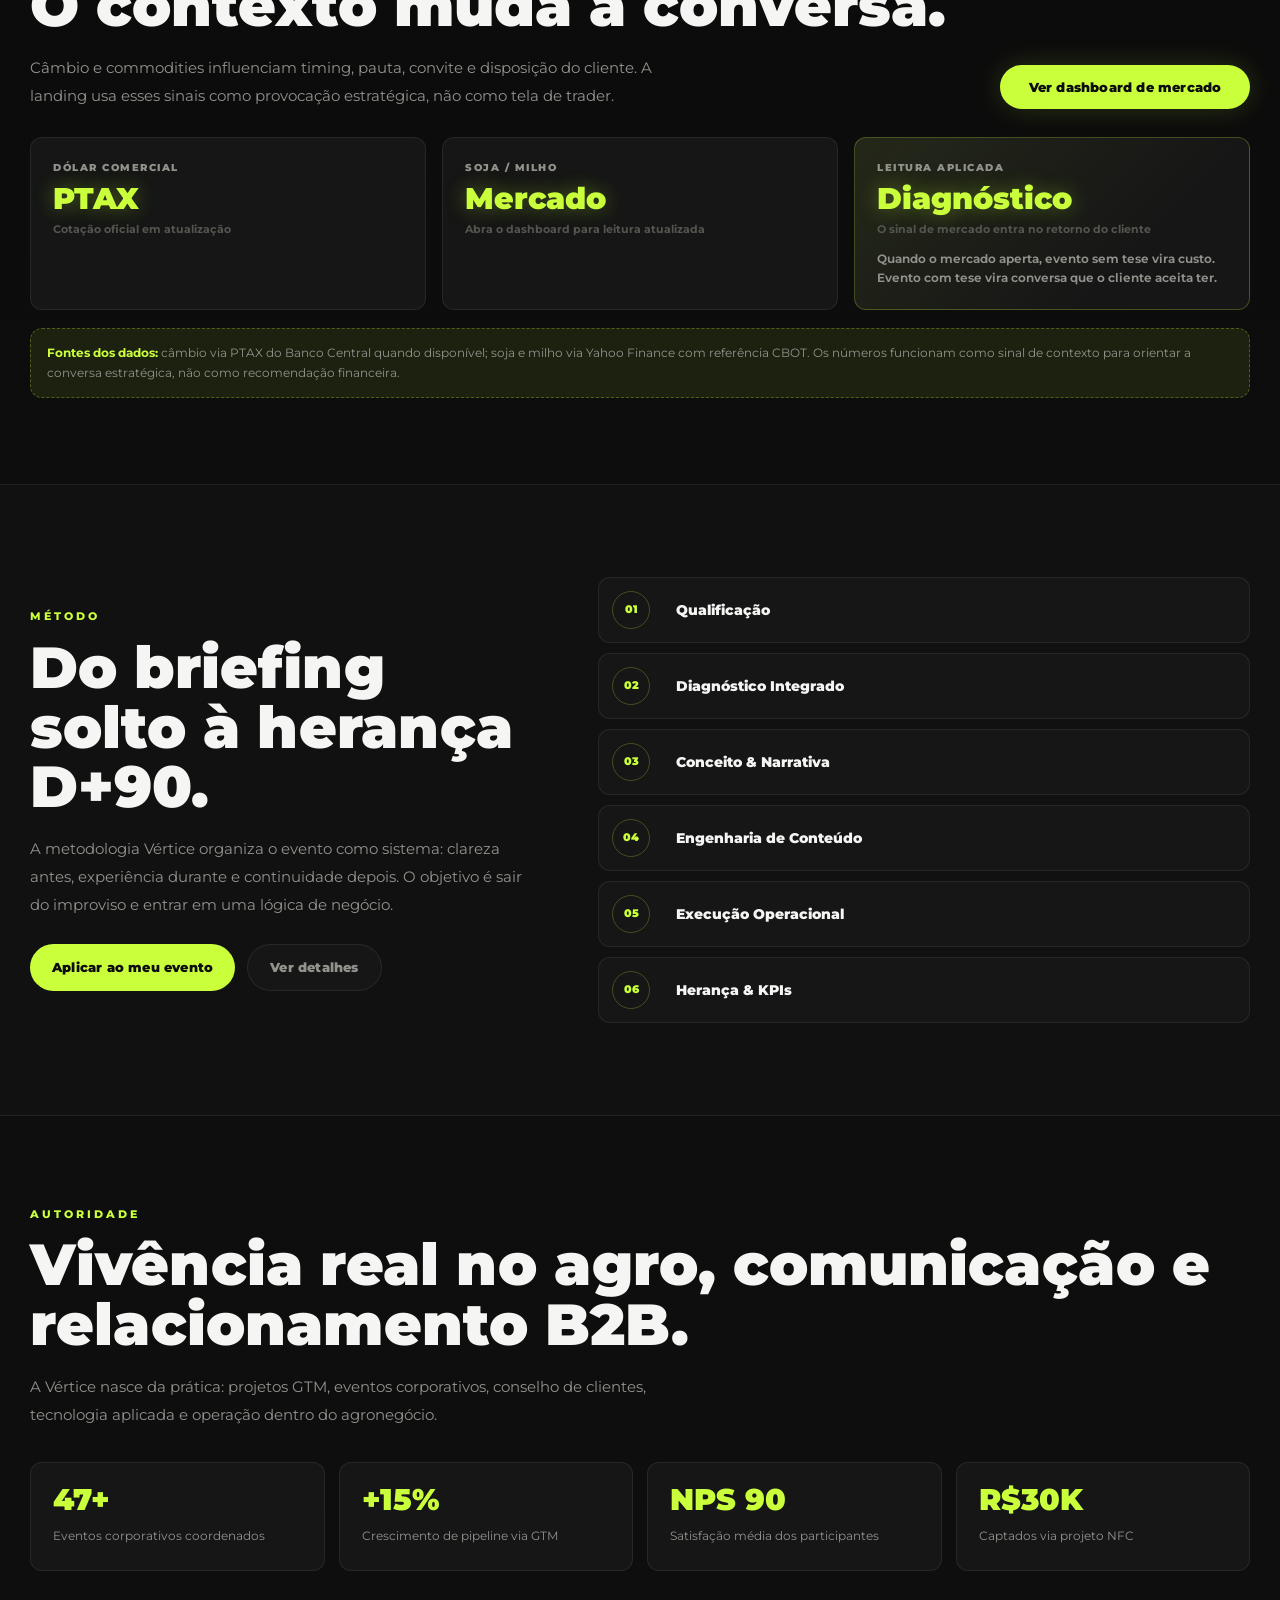
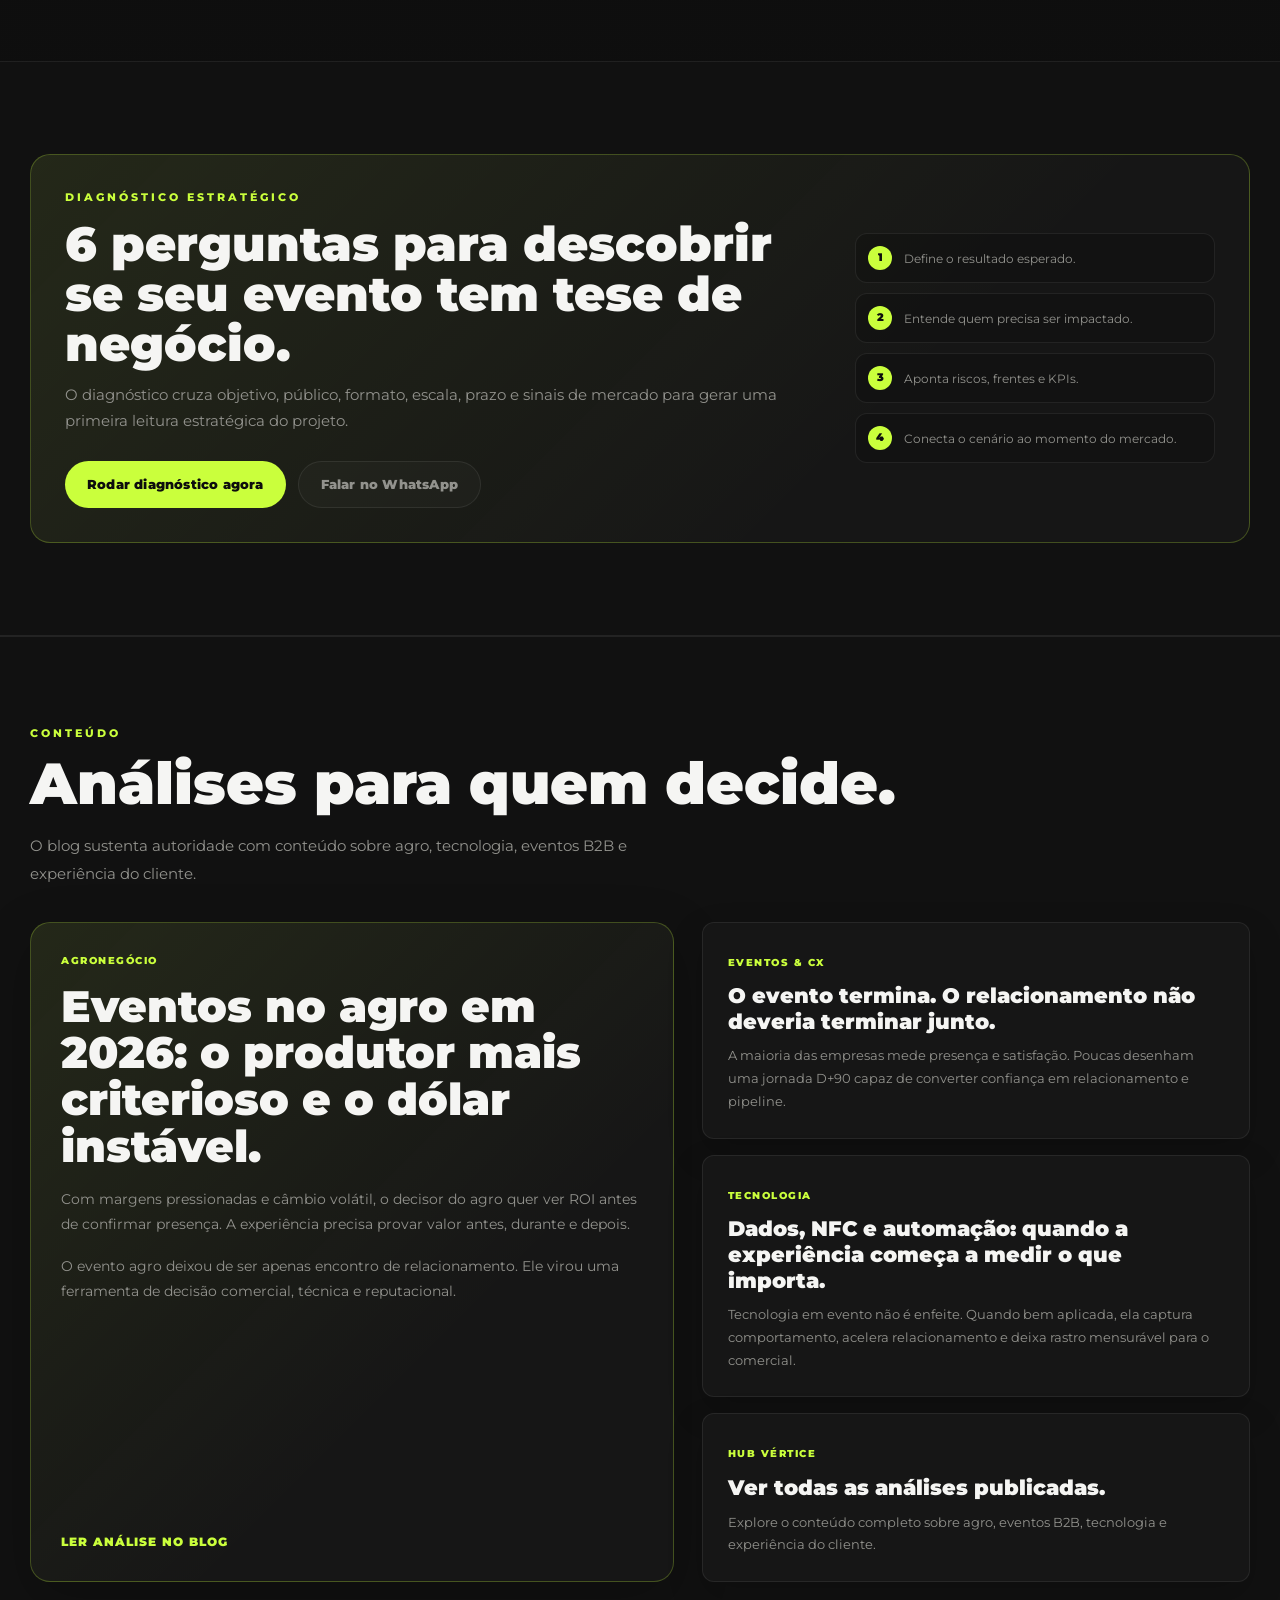
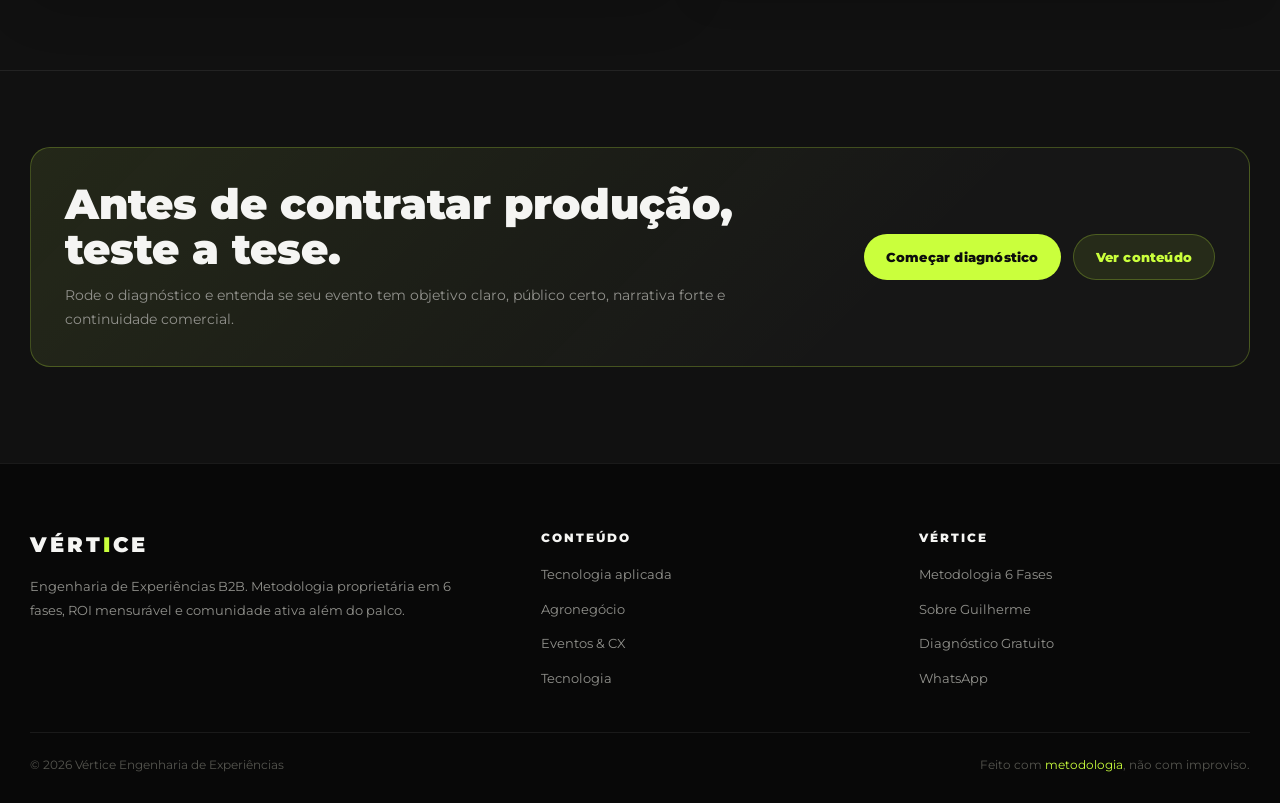
==== commit f23e2a04: "Add files via upload" ====
--- a/index.html
+++ b/index.html
@@ -412,6 +412,13 @@
 
     .content-section {
       padding: 88px 0;
+      background: var(--bg-2);
+      border-top: 1px solid var(--border);
+    }
+
+    .content-section .reveal {
+      opacity: 1;
+      transform: none;
     }
 
     .content-feature {
@@ -433,6 +440,7 @@
         linear-gradient(135deg, rgba(202, 255, 60, 0.08), transparent 65%),
         var(--bg-card);
       text-decoration: none;
+      box-shadow: 0 18px 55px rgba(0, 0, 0, 0.24);
     }
 
     .featured-article small,
@@ -488,6 +496,7 @@
       background: var(--bg-card);
       text-decoration: none;
       transition: transform var(--tr), border-color var(--tr);
+      box-shadow: 0 14px 35px rgba(0, 0, 0, 0.18);
     }
 
     .content-card:hover {
@@ -662,7 +671,7 @@
         </div>
 
         <div class="market-grid">
-          <div class="market-card reveal d1"><small>Dólar comercial</small><strong id="homeUsd">carregando</strong><span id="homeUsdSub">Fonte: AwesomeAPI</span></div>
+          <div class="market-card reveal d1"><small>Dólar comercial</small><strong id="homeUsd">carregando</strong><span id="homeUsdSub">Fonte: Banco Central PTAX</span></div>
           <div class="market-card reveal d2"><small>Soja / milho</small><strong id="homeCommodities">carregando</strong><span id="homeCommoditiesSub">Fonte: Yahoo Finance/CBOT</span></div>
           <div class="market-card market-card--provocation reveal d3">
             <small>Leitura aplicada</small>
@@ -673,7 +682,7 @@
         </div>
 
         <div class="config-note reveal d4">
-          <strong>Fontes dos dados:</strong> dólar via AwesomeAPI; soja e milho via Yahoo Finance com referência CBOT quando disponível. Os números funcionam como sinal de contexto para orientar a conversa estratégica, não como recomendação financeira.
+          <strong>Fontes dos dados:</strong> câmbio via PTAX do Banco Central quando disponível; soja e milho via Yahoo Finance com referência CBOT. Os números funcionam como sinal de contexto para orientar a conversa estratégica, não como recomendação financeira.
         </div>
       </div>
     </section>
@@ -751,18 +760,19 @@
         </div>
 
         <div class="content-feature" id="homeContentGrid">
-          <a class="featured-article reveal d1" href="blog.html?cat=agro">
+          <a class="featured-article" href="blog.html?cat=agro">
             <small>Agronegócio</small>
-            <h3>Eventos no agro precisam provar valor antes do convite.</h3>
+            <h3>Eventos no agro em 2026: o produtor mais criterioso e o dólar instável.</h3>
             <div class="featured-article__body">
-              <p>Com agenda disputada, o decisor precisa entender por que vale estar presente.</p>
+              <p>Com margens pressionadas e câmbio volátil, o decisor do agro quer ver ROI antes de confirmar presença. A experiência precisa provar valor antes, durante e depois.</p>
               <p>O evento agro deixou de ser apenas encontro de relacionamento. Ele virou uma ferramenta de decisão comercial, técnica e reputacional.</p>
             </div>
             <span class="featured-article__action">Ler análise no blog</span>
           </a>
           <div class="content-grid">
-            <a class="content-card reveal d2" href="blog.html?cat=eventos"><small>Eventos & CX</small><h3>O evento termina. O relacionamento não deveria terminar junto.</h3><p>A herança D+90 separa uma experiência memorável de uma ação comercial relevante.</p></a>
-            <a class="content-card reveal d3" href="blog.html?cat=tech"><small>Tecnologia</small><h3>Dados, automação e experiência precisam medir o que importa.</h3><p>A tecnologia só vale quando conecta presença, interesse e próximo passo comercial.</p></a>
+            <a class="content-card" href="blog.html?cat=eventos"><small>Eventos & CX</small><h3>O evento termina. O relacionamento não deveria terminar junto.</h3><p>A maioria das empresas mede presença e satisfação. Poucas desenham uma jornada D+90 capaz de converter confiança em relacionamento e pipeline.</p></a>
+            <a class="content-card" href="blog.html?cat=tech"><small>Tecnologia</small><h3>Dados, NFC e automação: quando a experiência começa a medir o que importa.</h3><p>Tecnologia em evento não é enfeite. Quando bem aplicada, ela captura comportamento, acelera relacionamento e deixa rastro mensurável para o comercial.</p></a>
+            <a class="content-card" href="blog.html"><small>Hub Vértice</small><h3>Ver todas as análises publicadas.</h3><p>Explore o conteúdo completo sobre agro, eventos B2B, tecnologia e experiência do cliente.</p></a>
           </div>
         </div>
       </div>
@@ -789,11 +799,8 @@
   <script>
     "use strict";
 
-    const DEFAULT_SHEETS_URL = "https://docs.google.com/spreadsheets/d/e/2PACX-1vTzByVitKNqbJslkrwGp65DdPse0x3eyu-UZ1SgziMB0ioDem-7bfN8st2coGEAFd3o2TgSMh5Q0KPD/pub?output=csv";
-
     document.addEventListener("DOMContentLoaded", () => {
       loadHomeMarketSignal();
-      loadHomeContent();
     });
 
     async function loadHomeMarketSignal() {
@@ -802,7 +809,7 @@
         applyHomeMarketSnapshot(snapshot);
         return;
       }
-      await Promise.allSettled([loadHomeCurrency(), loadHomeCommodities()]);
+      applyHomeMarketSnapshot({ currencies: {}, commodities: {} });
     }
 
     async function loadHomeMarketSnapshot() {
@@ -826,13 +833,11 @@
 
       if (usd?.brl) {
         usdEl.textContent = `R$${usd.brl.toFixed(2)}`;
-        usdSubEl.textContent = usd.reference
-          ? "Referência estratégica"
-          : `${usd.pct > 0 ? "+" : ""}${(usd.pct || 0).toFixed(2)}% hoje`;
+        usdSubEl.textContent = usd.daily ? "PTAX diária · Banco Central" : `${usd.pct > 0 ? "+" : ""}${(usd.pct || 0).toFixed(2)}% hoje`;
         usdSubEl.style.color = usd.pct > 0 ? "var(--success)" : usd.pct < 0 ? "var(--danger)" : "var(--text-dim)";
       } else {
-        usdEl.textContent = "R$5.70";
-        usdSubEl.textContent = "Referência estratégica";
+        usdEl.textContent = "PTAX";
+        usdSubEl.textContent = "Cotação oficial em atualização";
       }
 
       if (soja?.raw || milho?.raw) {
@@ -868,185 +873,6 @@
       }
     }
 
-    async function loadHomeCurrency() {
-      const usdEl = document.getElementById("homeUsd");
-      const subEl = document.getElementById("homeUsdSub");
-      try {
-        const response = await fetch("https://economia.awesomeapi.com.br/json/last/USD-BRL", { signal: AbortSignal.timeout(5000) });
-        if (!response.ok) throw new Error("offline");
-        const data = await response.json();
-        const usd = Number.parseFloat(data.USDBRL.bid);
-        const pct = Number.parseFloat(data.USDBRL.pctChange);
-        usdEl.textContent = `R$${usd.toFixed(2)}`;
-        subEl.textContent = `${pct > 0 ? "+" : ""}${pct.toFixed(2)}% hoje`;
-        subEl.style.color = pct > 0 ? "var(--success)" : pct < 0 ? "var(--danger)" : "var(--text-dim)";
-      } catch {
-        usdEl.textContent = "R$5.70";
-        subEl.textContent = "Referência estratégica";
-      }
-    }
-
-    async function loadHomeCommodities() {
-      const valueEl = document.getElementById("homeCommodities");
-      const subEl = document.getElementById("homeCommoditiesSub");
-      try {
-        const [soy, corn] = await Promise.all([
-          fetchYahooChart("ZS=F"),
-          fetchYahooChart("ZC=F")
-        ]);
-        const soyPrice = soy?.chart?.result?.[0]?.meta?.regularMarketPrice;
-        const cornPrice = corn?.chart?.result?.[0]?.meta?.regularMarketPrice;
-        if (!soyPrice && !cornPrice) throw new Error("commodities indisponíveis");
-
-        valueEl.textContent = "CBOT";
-        subEl.textContent = [
-          soyPrice ? `Soja US¢ ${Number(soyPrice).toFixed(1)}/bu` : "",
-          cornPrice ? `Milho US¢ ${Number(cornPrice).toFixed(1)}/bu` : ""
-        ].filter(Boolean).join(" · ");
-      } catch {
-        valueEl.textContent = "Mercado";
-        subEl.textContent = "Abra o dashboard para leitura atualizada";
-      }
-    }
-
-    async function fetchYahooChart(symbol) {
-      const yahooUrl = `https://query1.finance.yahoo.com/v8/finance/chart/${encodeURIComponent(symbol)}?interval=1d&range=2d`;
-      const proxyUrl = `https://api.allorigins.win/get?url=${encodeURIComponent(yahooUrl)}`;
-      const response = await fetch(proxyUrl, { signal: AbortSignal.timeout(8000) });
-      if (!response.ok) throw new Error("fonte indisponível");
-      const wrapper = await response.json();
-      return JSON.parse(wrapper.contents);
-    }
-
-    async function loadHomeContent() {
-      const grid = document.getElementById("homeContentGrid");
-      if (!grid) return;
-
-      try {
-        const source = "/.netlify/functions/blog";
-        const response = await fetch(source, { signal: AbortSignal.timeout(8000) });
-        if (!response.ok) throw new Error("planilha indisponível");
-        const csv = await response.text();
-        const posts = parseCsv(csv)
-          .map(normalizePost)
-          .filter((post) => post.title && post.category)
-          .slice(0, 3);
-
-        if (posts.length < 1) return;
-
-        const [featured, ...secondary] = posts;
-        grid.innerHTML = `
-          <a class="featured-article reveal d1" href="${blogHref(featured)}">
-            <small>${escapeHtml(featured.category)}</small>
-            <h3>${escapeHtml(featured.title)}</h3>
-            <div class="featured-article__body">
-              <p>${escapeHtml(featured.excerpt || "Leia a análise completa no hub de conteúdo da Vértice.")}</p>
-              ${featured.contentPreview ? `<p>${escapeHtml(featured.contentPreview)}</p>` : ""}
-            </div>
-            <span class="featured-article__action">Ler análise no blog</span>
-          </a>
-          <div class="content-grid">
-            ${secondary.map((post, index) => `
-              <a class="content-card reveal d${index + 2}" href="${blogHref(post)}">
-                <small>${escapeHtml(post.category)}</small>
-                <h3>${escapeHtml(post.title)}</h3>
-                <p>${escapeHtml(post.excerpt || "Leia a análise completa no hub de conteúdo da Vértice.")}</p>
-              </a>
-            `).join("")}
-            <a class="content-card reveal d4" href="blog.html">
-              <small>Hub Vértice</small>
-              <h3>Ver todas as análises publicadas.</h3>
-              <p>Explore o conteúdo completo sobre agro, eventos B2B, tecnologia e experiência do cliente.</p>
-            </a>
-          </div>
-        `;
-      } catch {
-        // Mantem os cards editoriais fixos quando a planilha publica estiver temporariamente indisponivel.
-      }
-    }
-
-    function parseCsv(text) {
-      const rows = [];
-      let row = [];
-      let cell = "";
-      let quoted = false;
-
-      for (let i = 0; i < text.length; i += 1) {
-        const char = text[i];
-        const next = text[i + 1];
-
-        if (char === "\"" && quoted && next === "\"") {
-          cell += "\"";
-          i += 1;
-        } else if (char === "\"") {
-          quoted = !quoted;
-        } else if (char === "," && !quoted) {
-          row.push(cell);
-          cell = "";
-        } else if ((char === "\n" || char === "\r") && !quoted) {
-          if (char === "\r" && next === "\n") i += 1;
-          row.push(cell);
-          if (row.some((value) => value.trim())) rows.push(row);
-          row = [];
-          cell = "";
-        } else {
-          cell += char;
-        }
-      }
-
-      row.push(cell);
-      if (row.some((value) => value.trim())) rows.push(row);
-      return rows;
-    }
-
-    function normalizePost(row, index, rows) {
-      const headers = rows[0].map((header) => slugify(header));
-      if (index === 0) return {};
-      const get = (...names) => {
-        const wanted = names.map(slugify);
-        const idx = headers.findIndex((header) => wanted.includes(header));
-        return idx >= 0 ? String(row[idx] || "").trim() : "";
-      };
-
-      const category = get("categoria", "category") || "Conteúdo";
-      return {
-        title: get("titulo", "title"),
-        category,
-        categorySlug: slugify(category),
-        excerpt: get("resumo", "excerpt", "descrição", "descricao"),
-        contentPreview: firstParagraph(get("conteudo", "content", "texto", "body"))
-      };
-    }
-
-    function firstParagraph(value) {
-      return String(value || "")
-        .split(/\n+/)
-        .map((item) => item.trim())
-        .find((item) => item.length > 24) || "";
-    }
-
-    function blogHref(post) {
-      return `blog.html${post.categorySlug ? `?cat=${encodeURIComponent(post.categorySlug)}` : ""}`;
-    }
-
-    function slugify(value) {
-      return String(value || "")
-        .normalize("NFD")
-        .replace(/[\u0300-\u036f]/g, "")
-        .toLowerCase()
-        .replace(/[^a-z0-9]+/g, "-")
-        .replace(/^-+|-+$/g, "");
-    }
-
-    function escapeHtml(value) {
-      return String(value || "").replace(/[&<>"']/g, (char) => ({
-        "&": "&amp;",
-        "<": "&lt;",
-        ">": "&gt;",
-        "\"": "&quot;",
-        "'": "&#039;"
-      }[char]));
-    }
   </script>
 </body>
 </html>
